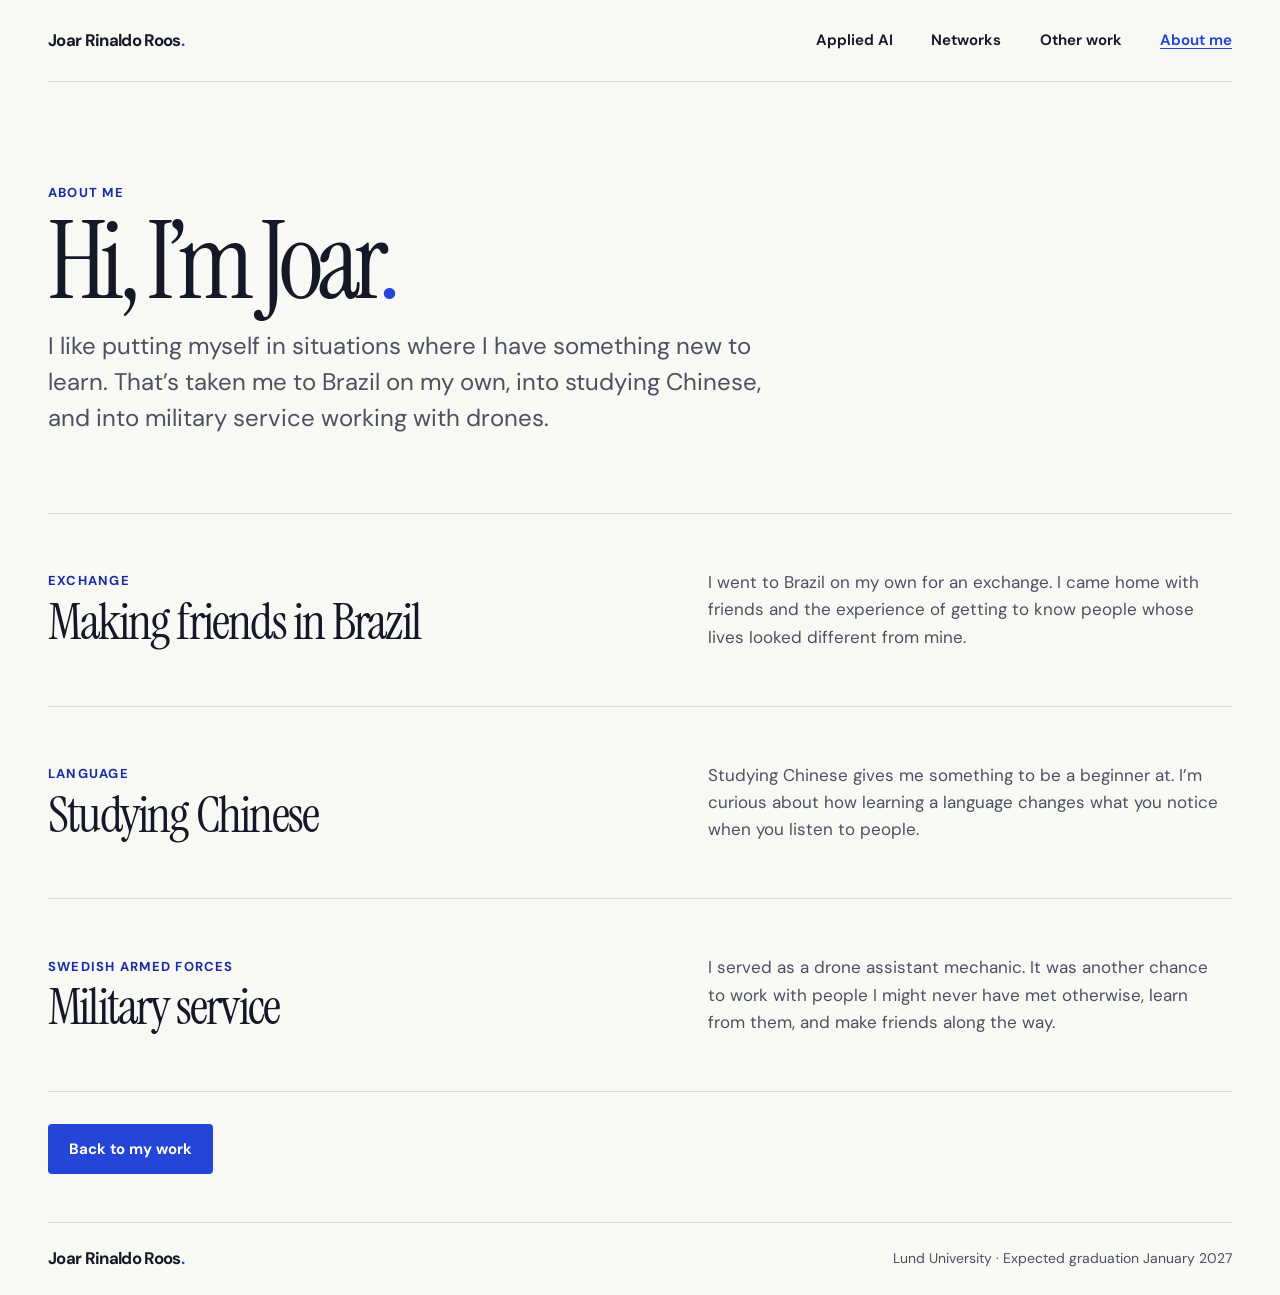
==== about/index.html @ cb7dc426 "Add portfolio pages, styling, and illustration" ====
<!doctype html>
<html lang="en">
<head>
  <meta charset="utf-8">
  <meta name="viewport" content="width=device-width, initial-scale=1">
  <meta name="description" content="About Joar Rinaldo Roos, including his exchange in Brazil, studying Chinese, and military service.">
  <meta name="theme-color" content="#f8f8f5">
  <title>About me · Joar Rinaldo Roos</title>
  <link rel="stylesheet" href="../assets/style.css">
</head>
<body>
  <a class="skip" href="#main">Skip to content</a>
  <header class="site-header wrap">
    <a class="wordmark" href="../" aria-label="Joar Rinaldo Roos, home">Joar Rinaldo Roos<span>.</span></a>
    <nav aria-label="Main navigation">
      <a href="../#ai">Applied AI</a>
      <a href="../#networks">Networks</a>
      <a href="../#projects">Other work</a>
      <a href="./" aria-current="page">About me</a>
    </nav>
  </header>

  <main class="wrap" id="main">
    <section class="about-hero" aria-labelledby="about-title">
      <p class="eyebrow">About me</p>
      <h1 id="about-title">Hi, I’m Joar<span>.</span></h1>
      <p class="about-lede">I like putting myself in situations where I have something new to learn. That’s taken me to Brazil on my own, into studying Chinese, and into military service working with drones.</p>
    </section>

    <div class="stories">
      <article class="story" aria-labelledby="brazil-title">
        <div class="story-title"><p class="eyebrow">Exchange</p><h2 id="brazil-title">Making friends in Brazil</h2></div>
        <p>I went to Brazil on my own for an exchange. I came home with friends and the experience of getting to know people whose lives looked different from mine.</p>
      </article>
      <article class="story" aria-labelledby="chinese-title">
        <div class="story-title"><p class="eyebrow">Language</p><h2 id="chinese-title">Studying Chinese</h2></div>
        <p>Studying Chinese gives me something to be a beginner at. I’m curious about how learning a language changes what you notice when you listen to people.</p>
      </article>
      <article class="story" aria-labelledby="service-title">
        <div class="story-title"><p class="eyebrow">Swedish Armed Forces</p><h2 id="service-title">Military service</h2></div>
        <p>I served as a drone assistant mechanic. It was another chance to work with people I might never have met otherwise, learn from them, and make friends along the way.</p>
      </article>
    </div>

    <div class="about-back">
      <a class="button" href="../#ai">Back to my work</a>
    </div>
  </main>

  <footer class="site-footer wrap">
    <a class="wordmark" href="../">Joar Rinaldo Roos<span>.</span></a>
    <span>Lund University · Expected graduation January 2027</span>
  </footer>
</body>
</html>
---- assets/style.css ----
@import url('https://fonts.googleapis.com/css2?family=DM+Sans:wght@400;500;600;650;700&family=Instrument+Serif:ital@0;1&display=swap');

:root {
  --paper: #f8f8f5;
  --card: #fff;
  --ink: #151826;
  --muted: #4d5061;
  --line: #d9dbe1;
  --blue: #2445d8;
  --blue-dark: #182da6;
  --blue-soft: #e9edfc;
  --night: #101c4c;
  --serif: "Instrument Serif", Georgia, "Times New Roman", serif;
  --sans: "DM Sans", Arial, sans-serif;
}

*, *::before, *::after { box-sizing: border-box; }
html { scroll-behavior: smooth; }
body {
  margin: 0;
  background: var(--paper);
  color: var(--ink);
  font-family: var(--sans);
  font-size: 1rem;
  line-height: 1.6;
}
h1, h2, h3, h4, p, figure, dl, dd { margin: 0; }
a { color: inherit; text-underline-offset: .22em; }
a:focus-visible, summary:focus-visible { outline: 3px solid var(--blue); outline-offset: 5px; }
[id] { scroll-margin-top: 2rem; }

.wrap { width: min(100% - 6rem, 76.5rem); margin-inline: auto; }
.skip {
  position: absolute;
  top: .75rem;
  left: .75rem;
  z-index: 5;
  transform: translateY(-200%);
  padding: .65rem 1rem;
  background: white;
}
.skip:focus { transform: translateY(0); }
.site-header, .site-footer {
  display: flex;
  align-items: center;
  justify-content: space-between;
  gap: 1rem 2rem;
}
.site-header { min-height: 5.125rem; border-bottom: 1px solid var(--line); }
.wordmark { font-size: 1.05rem; font-weight: 700; text-decoration: none; letter-spacing: -.04em; }
.wordmark span, h1 span { color: var(--blue); }
.site-header nav { display: flex; flex-wrap: wrap; gap: .55rem clamp(1.1rem, 3vw, 2.75rem); }
.site-header nav a { font-size: .94rem; font-weight: 650; text-decoration: none; }
.site-header nav a:hover, .site-header nav a[aria-current] { color: var(--blue); text-decoration: underline; }

.hero {
  display: grid;
  grid-template-columns: minmax(0, .95fr) minmax(0, 1.05fr);
  align-items: center;
  gap: clamp(2rem, 5vw, 5.5rem);
  padding-block: clamp(3.2rem, 7vw, 6.4rem) clamp(3.5rem, 6vw, 5.85rem);
}
.eyebrow {
  color: var(--blue-dark);
  font-size: .8125rem;
  font-weight: 700;
  line-height: 1.4;
  letter-spacing: .095em;
  text-transform: uppercase;
}
.hero h1, .about-hero h1 {
  margin: .85rem 0 1.5rem;
  font: 400 clamp(4.2rem, 8.4vw, 8.3rem) / .85 var(--serif);
  letter-spacing: -.055em;
}
.hero-lead { font-size: clamp(1.2rem, 1.7vw, 1.55rem); font-weight: 650; letter-spacing: -.036em; }
.lede { max-width: 36rem; margin-top: .5rem; color: var(--muted); font-size: 1.0625rem; }
.button {
  display: inline-flex;
  min-height: 3.125rem;
  align-items: center;
  justify-content: center;
  padding: .65rem 1.25rem;
  border: 1px solid transparent;
  border-radius: .25rem;
  background: var(--blue);
  color: white;
  font-size: .9375rem;
  font-weight: 700;
  text-decoration: none;
  transition: background .18s ease, color .18s ease;
}
.hero .button { margin-top: 1.7rem; }
.button:hover { background: var(--blue-dark); }
.hero-art {
  position: relative;
  min-height: 17rem;
  overflow: hidden;
  aspect-ratio: 1.28;
  background-color: #152852;
  background-image: linear-gradient(145deg, #101c4c, #2445a3);
}
.hero-art img { display: block; width: 100%; height: 100%; object-fit: cover; position: absolute; inset: 0; }
.hero-figure figcaption {
  display: flex;
  justify-content: space-between;
  gap: .5rem 1rem;
  margin-top: .55rem;
  font-size: .8125rem;
  color: var(--muted);
}
.hero-figure figcaption a { color: var(--blue-dark); font-weight: 700; }

.section { padding-block: 2rem 4.5rem; border-top: 1px solid var(--line); }
.section-heading {
  display: flex;
  align-items: baseline;
  justify-content: space-between;
  gap: .5rem 2rem;
  margin-bottom: 1.45rem;
}
.section-heading h2, .about-banner h2, .story h2 {
  font: 400 clamp(2.65rem, 4.7vw, 4.5rem) / 1 var(--serif);
  letter-spacing: -.035em;
}
.section-heading > p { color: var(--muted); }
.thesis, .network, .additional-project {
  display: grid;
  grid-template-columns: minmax(0, 1.05fr) minmax(0, .95fr);
  gap: clamp(1.5rem, 4vw, 4.5rem);
  padding: clamp(1.5rem, 3.75vw, 3.6rem);
}
.thesis { background: var(--night); color: #fff; }
.thesis .eyebrow { color: #c3cfff; }
.thesis h3, .network h3, .additional-project h3 {
  margin: .5rem 0 .8rem;
  font: 400 clamp(2.25rem, 4.1vw, 4.05rem) / 1.02 var(--serif);
  letter-spacing: -.018em;
}
.thesis-intro > p:last-of-type, .thesis-note p { color: #e3e8ff; }
.thesis-note { border-left: 1px solid #5b6698; padding-left: clamp(1.5rem, 4vw, 4rem); }
.thesis-note h4 { margin-bottom: .5rem; font-size: 1.1rem; }
.tags { display: flex; flex-wrap: wrap; gap: .45rem; margin: 1.2rem 0 0; padding: 0; list-style: none; }
.tags li { padding: .14rem .65rem; border: 1px solid var(--line); border-radius: 2rem; font-size: .8125rem; font-weight: 600; }
.thesis .tags li { border-color: #6774a8; color: #e3e8ff; }

details { margin-top: 1rem; }
summary {
  width: fit-content;
  cursor: pointer;
  color: var(--blue-dark);
  font-size: .9375rem;
  font-weight: 700;
}
summary:hover { text-decoration: underline; text-underline-offset: .2em; }
details > p { margin-top: .55rem; }
.thesis summary { color: #d4dcff; }
.thesis summary:focus-visible { outline-color: #fff; }

.project-grid { display: grid; grid-template-columns: repeat(2, minmax(0, 1fr)); gap: 1rem; margin-top: 1rem; align-items: start; }
.project { align-self: stretch; padding: clamp(1.4rem, 3vw, 2.25rem); background: var(--card); border: 1px solid var(--line); }
.project h3 { margin: .45rem 0 .55rem; font: 400 clamp(1.9rem, 3vw, 2.75rem) / 1.05 var(--serif); }
.project > p:last-of-type { color: var(--muted); }
.rag-body { margin-top: .75rem; padding: 1rem 1.125rem; background: var(--blue-soft); }
.rag-body dl { margin-top: .6rem; }
.rag-body dl > div + div { margin-top: .55rem; }
.rag-body dt { font-size: .875rem; font-weight: 700; }
.rag-body dd { color: var(--muted); }

.network { align-items: center; border: 1px solid var(--line); background: var(--card); }
.network-copy > p:last-of-type { color: var(--muted); }
.network-figure { padding: clamp(1.3rem, 3vw, 2.6rem); color: var(--night); background: var(--blue-soft); }
.network-figure figcaption { font-size: .875rem; font-weight: 700; }
.signal-flow { display: grid; grid-template-columns: repeat(3, minmax(0, 1fr)); margin: 1.5rem 0 0; padding: 0; gap: .5rem; list-style: none; }
.signal-flow li { position: relative; display: grid; justify-items: center; gap: .65rem; text-align: center; font-size: .875rem; font-weight: 650; line-height: 1.25; }
.signal-flow li + li::before { position: absolute; top: 1.5rem; right: calc(50% + 1.5rem); width: calc(100% - 2.5rem); border-top: 1px dashed #8598e7; content: ""; }
.signal-symbol { position: relative; display: grid; place-content: center; width: 3rem; height: 3rem; border: 1px solid #a7b6f0; border-radius: .4rem; background: #f8faff; color: var(--blue); }
.signal-symbol.device i { width: .9rem; height: 1.35rem; border: 2px solid currentColor; border-radius: .2rem; }
.signal-symbol.device i::after { display: block; width: .25rem; margin: .75rem auto 0; border-top: 2px solid currentColor; content: ""; }
.signal-symbol.integration { gap: .18rem; }
.signal-symbol.integration i { display: block; width: 1.15rem; height: .23rem; border-radius: .12rem; background: currentColor; }
.signal-symbol.map i { width: 1.2rem; height: 1.05rem; border: 2px solid currentColor; background: linear-gradient(90deg, transparent 44%, currentColor 44% 56%, transparent 56%), linear-gradient(transparent 44%, currentColor 44% 56%, transparent 56%); }

.additional-project { align-items: center; background: var(--blue-soft); }
.additional-project p + p { margin-top: .65rem; }

.about-banner {
  display: flex;
  flex-wrap: wrap;
  justify-content: space-between;
  align-items: center;
  gap: 1.2rem 2rem;
  padding: clamp(1.6rem, 4vw, 3.4rem);
  background: var(--blue);
  color: #fff;
}
.about-banner .eyebrow { color: #e1e7ff; }
.about-banner h2 { margin: .35rem 0 .55rem; }
.about-banner p:last-child { color: #f0f3ff; }
.button-light { background: #fff; color: var(--blue-dark); }
.button-light:hover { background: #e0e7ff; }
.button-light:focus-visible { outline-color: #fff; }
.site-footer {
  flex-wrap: wrap;
  margin-top: 3rem;
  padding-block: 1.35rem 1.5rem;
  border-top: 1px solid var(--line);
  color: var(--muted);
  font-size: .875rem;
}
.site-footer .wordmark { color: var(--ink); }

.about-hero { max-width: 52rem; padding-block: clamp(3.4rem, 8vw, 7rem) clamp(2.8rem, 6vw, 5.25rem); }
.about-hero h1 { margin-bottom: 1.3rem; }
.about-lede { max-width: 45rem; color: var(--muted); font-size: clamp(1.18rem, 2vw, 1.5rem); line-height: 1.5; }
.stories { border-top: 1px solid var(--line); }
.story {
  display: grid;
  grid-template-columns: minmax(0, 1fr) minmax(0, .9fr);
  align-items: center;
  gap: .75rem clamp(1.5rem, 6vw, 5.5rem);
  padding-block: clamp(1.5rem, 4.3vw, 3.5rem);
  border-bottom: 1px solid var(--line);
}
.story h2 { font-size: clamp(2.25rem, 4vw, 3.75rem); margin-top: .35rem; }
.story > p { color: var(--muted); font-size: 1.0625rem; max-width: 32rem; }
.about-back { margin-top: 2rem; }

@media (max-width: 62rem) {
  .wrap { width: calc(100% - 3.5rem); }
  .hero { gap: 2rem; }
  .hero h1 { font-size: clamp(3.65rem, 9.8vw, 6.2rem); }
  .section-heading { align-items: start; flex-direction: column; }
}

@media (max-width: 43rem) {
  .wrap { width: calc(100% - 2rem); }
  .site-header { min-height: 0; padding-block: 1rem; flex-wrap: wrap; gap: .55rem 1.05rem; }
  .site-header .wordmark { flex-basis: 100%; }
  .hero, .thesis, .project-grid, .network, .additional-project, .story { grid-template-columns: minmax(0, 1fr); }
  .hero { padding-block: 2.9rem 2.6rem; gap: 1.75rem; }
  .hero h1 { font-size: clamp(4rem, 13vw, 5.75rem); }
  .hero-art { min-height: 0; }
  .section { padding-block: 1.6rem 2.8rem; }
  .thesis-note { border-left: 0; border-top: 1px solid #5b6698; padding: 1.25rem 0 0; }
  .site-footer { margin-top: 1.75rem; }
}

@media (prefers-reduced-motion: reduce) {
  html { scroll-behavior: auto; }
  .button { transition: none; }
}
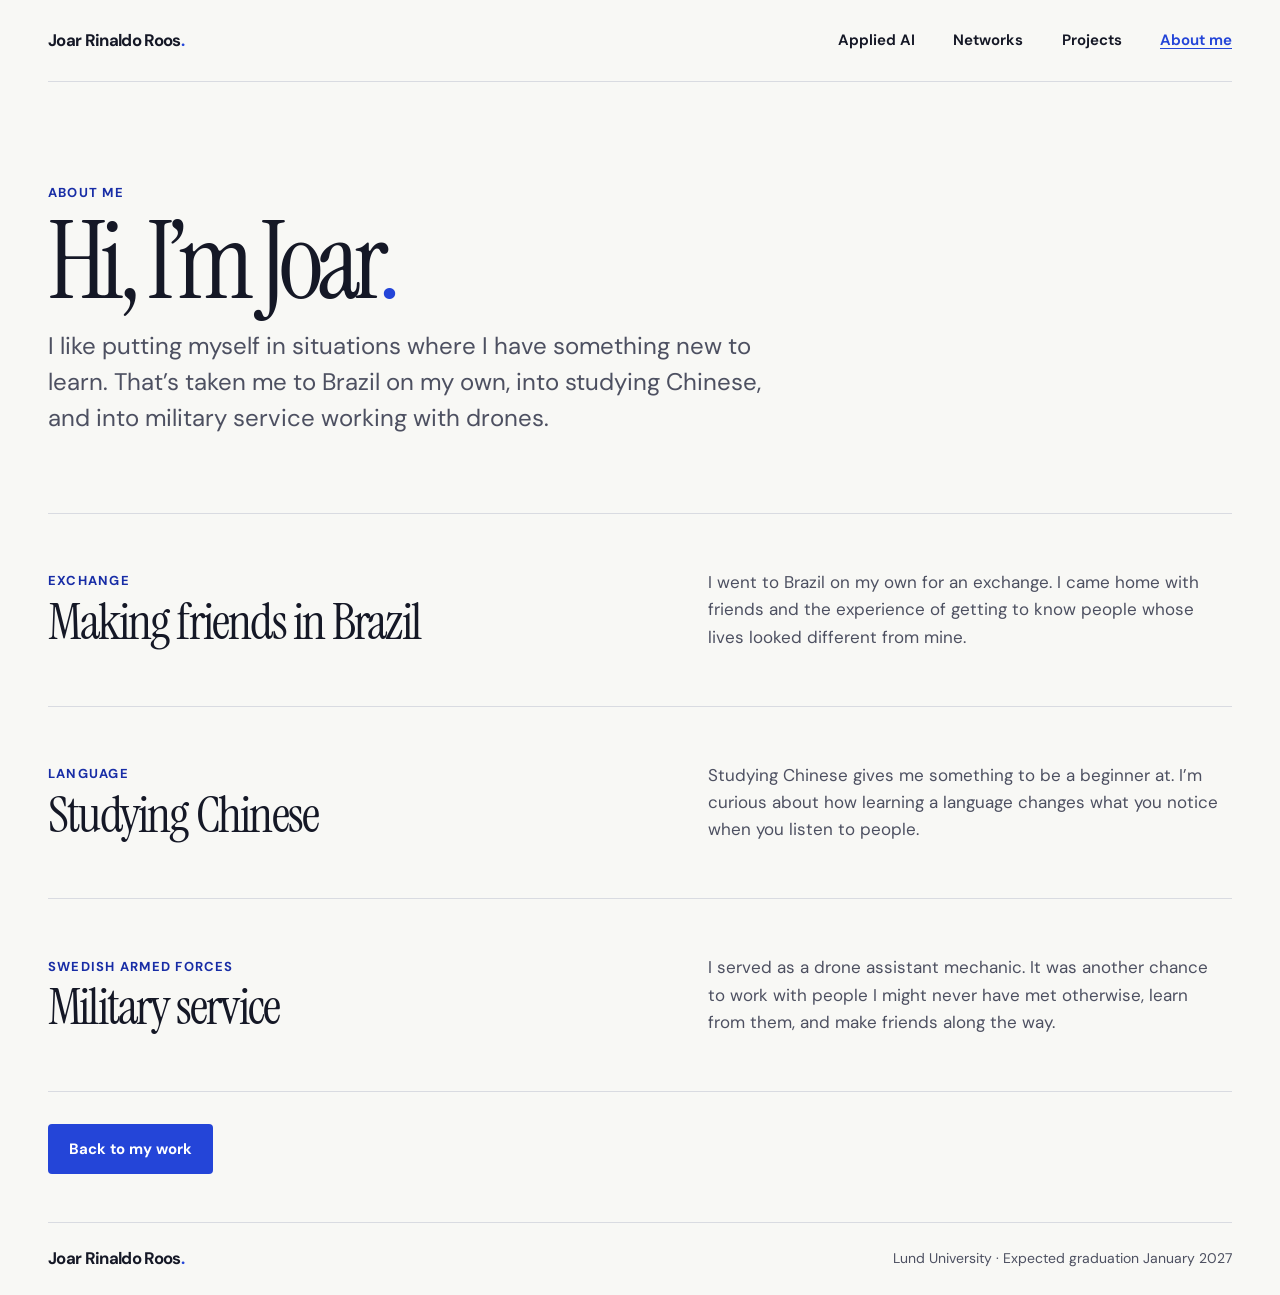
==== commit 5483d8d5: "Showcase Here & Now and Unity cave experience" ====
--- a/about/index.html
+++ b/about/index.html
@@ -15,7 +15,7 @@
     <nav aria-label="Main navigation">
       <a href="../#ai">Applied AI</a>
       <a href="../#networks">Networks</a>
-      <a href="../#projects">Other work</a>
+      <a href="../#projects">Projects</a>
       <a href="./" aria-current="page">About me</a>
     </nav>
   </header>
--- a/assets/style.css
+++ b/assets/style.css
@@ -182,7 +182,9 @@
 .signal-symbol.map i { width: 1.2rem; height: 1.05rem; border: 2px solid currentColor; background: linear-gradient(90deg, transparent 44%, currentColor 44% 56%, transparent 56%), linear-gradient(transparent 44%, currentColor 44% 56%, transparent 56%); }
 
 .additional-project { align-items: center; background: var(--blue-soft); }
+.additional-project + .additional-project { margin-top: 1rem; border: 1px solid var(--line); background: var(--card); }
 .additional-project p + p { margin-top: .65rem; }
+.project-link { display: inline-block; margin-top: .85rem; color: var(--blue-dark); font-weight: 700; }
 
 .about-banner {
   display: flex;
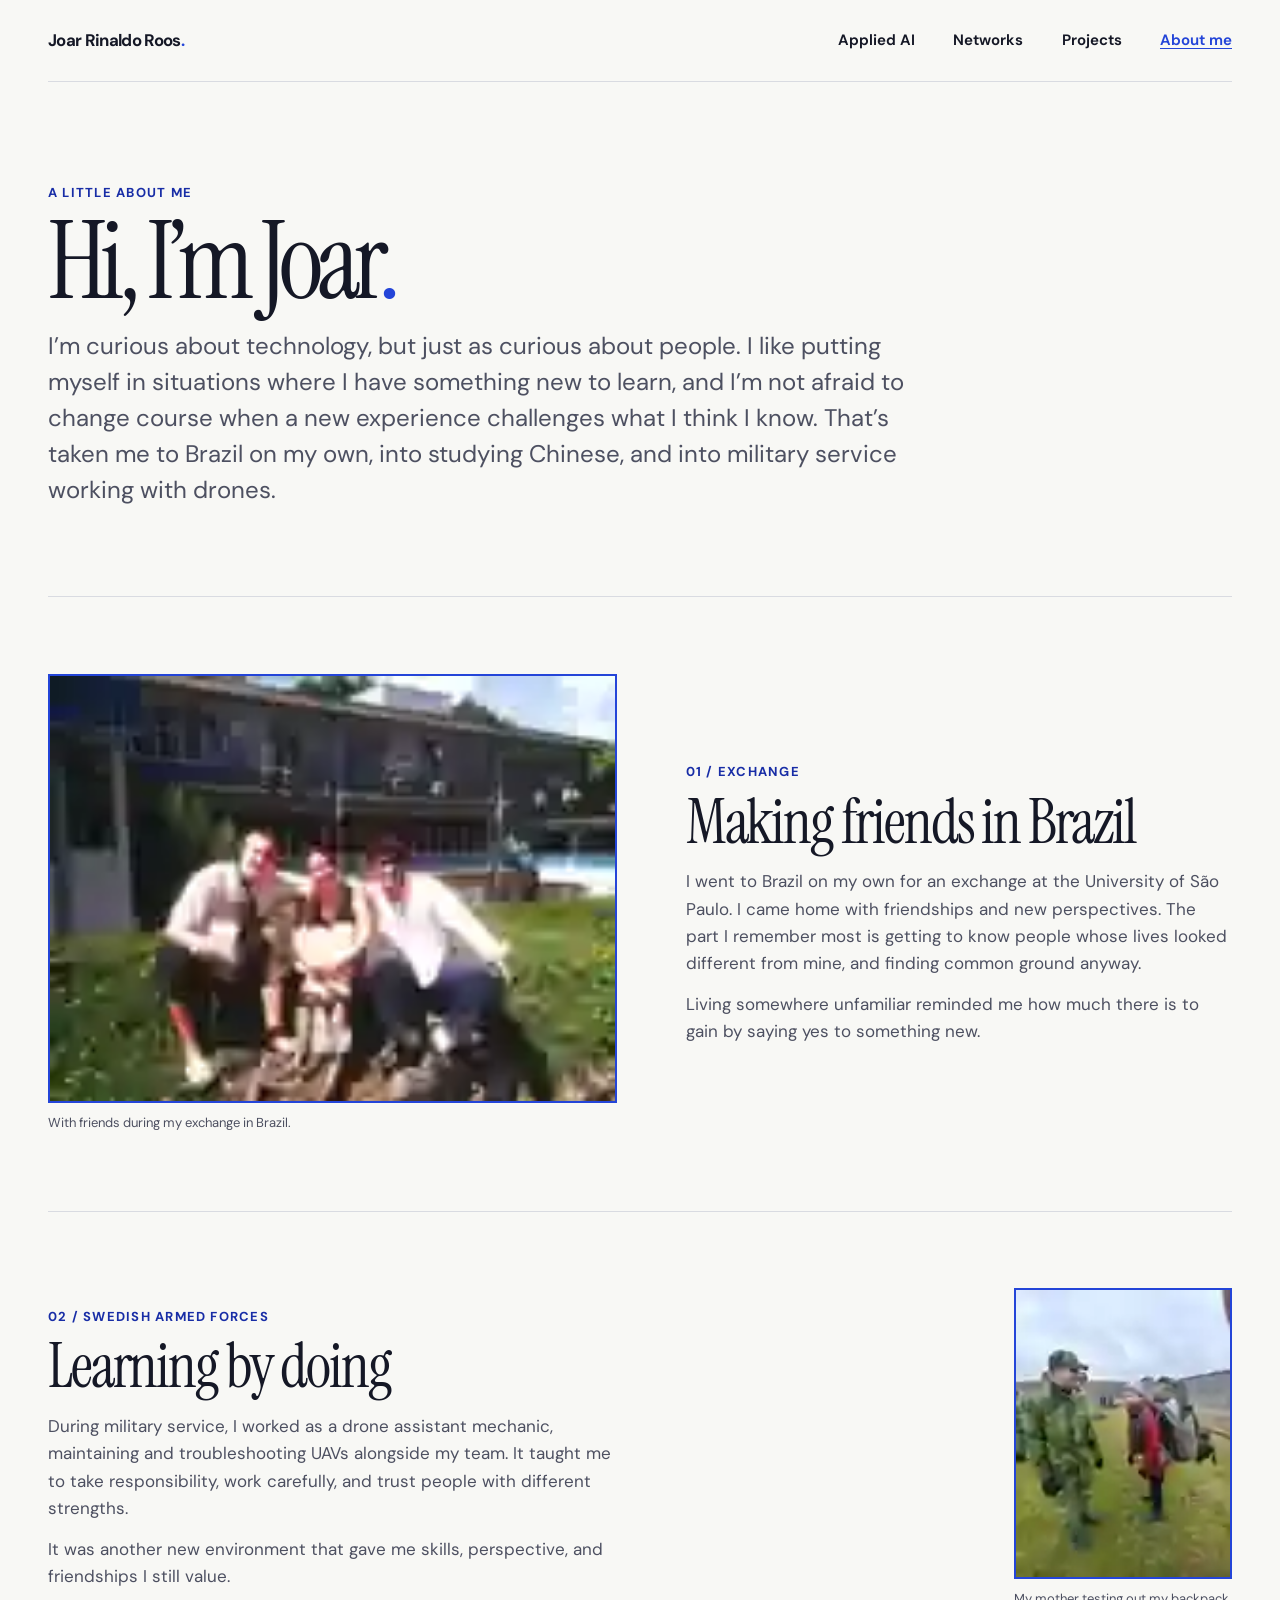
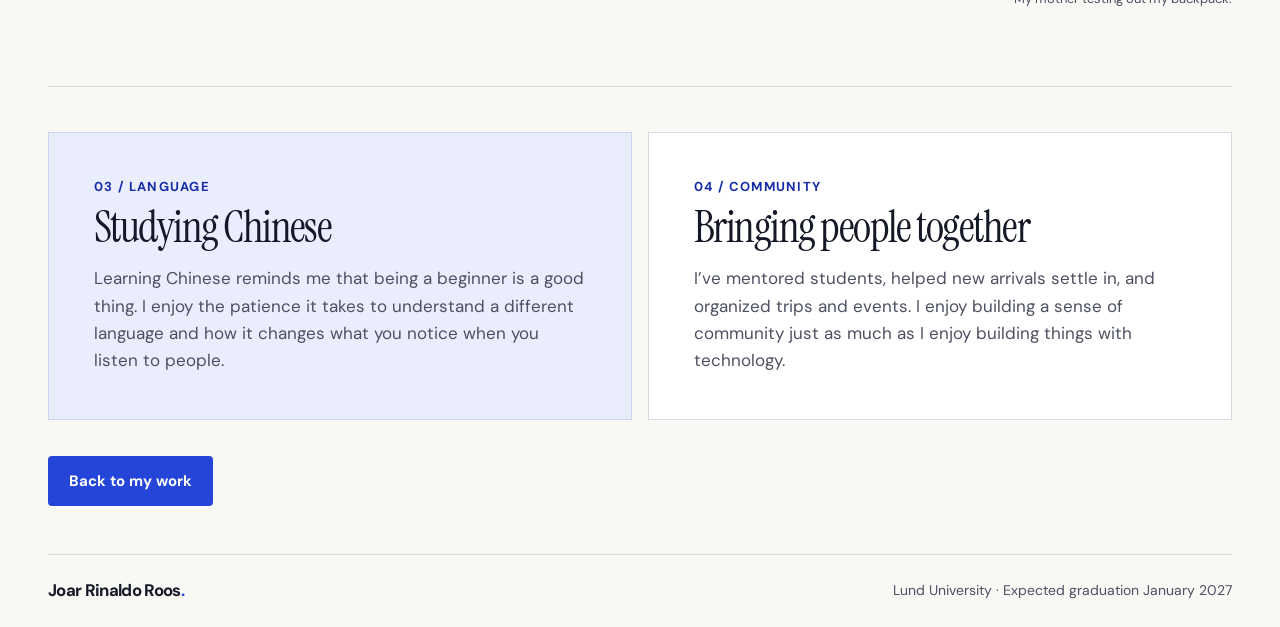
==== commit 553f34ac: "Redesign About page with personal stories and photos" ====
--- a/about/index.html
+++ b/about/index.html
@@ -3,10 +3,11 @@
 <head>
   <meta charset="utf-8">
   <meta name="viewport" content="width=device-width, initial-scale=1">
-  <meta name="description" content="About Joar Rinaldo Roos, including his exchange in Brazil, studying Chinese, and military service.">
+  <meta name="description" content="About Joar Rinaldo Roos: curiosity, exchange in Brazil, languages, military service and community.">
   <meta name="theme-color" content="#f8f8f5">
   <title>About me · Joar Rinaldo Roos</title>
   <link rel="stylesheet" href="../assets/style.css">
+  <link rel="stylesheet" href="../assets/about.css">
 </head>
 <body>
   <a class="skip" href="#main">Skip to content</a>
@@ -21,26 +22,52 @@
   </header>
 
   <main class="wrap" id="main">
-    <section class="about-hero" aria-labelledby="about-title">
-      <p class="eyebrow">About me</p>
+    <section class="about-hero about-hero-new" aria-labelledby="about-title">
+      <p class="eyebrow">A little about me</p>
       <h1 id="about-title">Hi, I’m Joar<span>.</span></h1>
-      <p class="about-lede">I like putting myself in situations where I have something new to learn. That’s taken me to Brazil on my own, into studying Chinese, and into military service working with drones.</p>
+      <p class="about-lede">I’m curious about technology, but just as curious about people. I like putting myself in situations where I have something new to learn, and I’m not afraid to change course when a new experience challenges what I think I know. That’s taken me to Brazil on my own, into studying Chinese, and into military service working with drones.</p>
     </section>
 
-    <div class="stories">
-      <article class="story" aria-labelledby="brazil-title">
-        <div class="story-title"><p class="eyebrow">Exchange</p><h2 id="brazil-title">Making friends in Brazil</h2></div>
-        <p>I went to Brazil on my own for an exchange. I came home with friends and the experience of getting to know people whose lives looked different from mine.</p>
+    <div class="about-story-collection">
+      <article class="about-feature" id="brazil" aria-labelledby="brazil-title">
+        <figure class="about-feature-photo">
+          <img src="../assets/brazil.webp" alt="Joar with two friends, sitting together outdoors during his exchange in Brazil" width="150" height="113" loading="lazy">
+          <figcaption>With friends during my exchange in Brazil.</figcaption>
+        </figure>
+        <div class="about-feature-copy">
+          <p class="eyebrow">01 / Exchange</p>
+          <h2 id="brazil-title">Making friends in Brazil</h2>
+          <p>I went to Brazil on my own for an exchange at the University of São Paulo. I came home with friendships and new perspectives. The part I remember most is getting to know people whose lives looked different from mine, and finding common ground anyway.</p>
+          <p>Living somewhere unfamiliar reminded me how much there is to gain by saying yes to something new.</p>
+        </div>
       </article>
-      <article class="story" aria-labelledby="chinese-title">
-        <div class="story-title"><p class="eyebrow">Language</p><h2 id="chinese-title">Studying Chinese</h2></div>
-        <p>Studying Chinese gives me something to be a beginner at. I’m curious about how learning a language changes what you notice when you listen to people.</p>
-      </article>
-      <article class="story" aria-labelledby="service-title">
-        <div class="story-title"><p class="eyebrow">Swedish Armed Forces</p><h2 id="service-title">Military service</h2></div>
-        <p>I served as a drone assistant mechanic. It was another chance to work with people I might never have met otherwise, learn from them, and make friends along the way.</p>
+
+      <article class="about-feature about-feature-reverse" id="military" aria-labelledby="military-title">
+        <figure class="about-feature-photo portrait-photo">
+          <img src="../assets/backpack.webp" alt="Joar in Swedish military uniform standing beside his mother, who is trying on his large backpack" width="113" height="150" loading="lazy">
+          <figcaption>My mother testing out my backpack.</figcaption>
+        </figure>
+        <div class="about-feature-copy">
+          <p class="eyebrow">02 / Swedish Armed Forces</p>
+          <h2 id="military-title">Learning by doing</h2>
+          <p>During military service, I worked as a drone assistant mechanic, maintaining and troubleshooting UAVs alongside my team. It taught me to take responsibility, work carefully, and trust people with different strengths.</p>
+          <p>It was another new environment that gave me skills, perspective, and friendships I still value.</p>
+        </div>
       </article>
     </div>
+
+    <section class="about-more" aria-label="Languages and community">
+      <article class="about-more-card" id="languages" aria-labelledby="chinese-title">
+        <p class="eyebrow">03 / Language</p>
+        <h2 id="chinese-title">Studying Chinese</h2>
+        <p>Learning Chinese reminds me that being a beginner is a good thing. I enjoy the patience it takes to understand a different language and how it changes what you notice when you listen to people.</p>
+      </article>
+      <article class="about-more-card" id="community" aria-labelledby="community-title">
+        <p class="eyebrow">04 / Community</p>
+        <h2 id="community-title">Bringing people together</h2>
+        <p>I’ve mentored students, helped new arrivals settle in, and organized trips and events. I enjoy building a sense of community just as much as I enjoy building things with technology.</p>
+      </article>
+    </section>
 
     <div class="about-back">
       <a class="button" href="../#ai">Back to my work</a>
@@ -52,4 +79,4 @@
     <span>Lund University · Expected graduation January 2027</span>
   </footer>
 </body>
-</html>
+</html>
--- a/assets/style.css
+++ b/assets/style.css
@@ -160,10 +160,11 @@
 .project-grid { display: grid; grid-template-columns: repeat(2, minmax(0, 1fr)); gap: 1rem; margin-top: 1rem; align-items: start; }
 .project { align-self: stretch; padding: clamp(1.4rem, 3vw, 2.25rem); background: var(--card); border: 1px solid var(--line); }
 .project h3 { margin: .45rem 0 .55rem; font: 400 clamp(1.9rem, 3vw, 2.75rem) / 1.05 var(--serif); }
-.project > p:last-of-type { color: var(--muted); }
+.project > h3 ~ p { color: var(--muted); }
+.rag > details > p { color: var(--muted); }
 .rag-body { margin-top: .75rem; padding: 1rem 1.125rem; background: var(--blue-soft); }
 .rag-body dl { margin-top: .6rem; }
-.rag-body dl > div + div { margin-top: .55rem; }
+.rag-body dl > div + div { margin-top: .8rem; }
 .rag-body dt { font-size: .875rem; font-weight: 700; }
 .rag-body dd { color: var(--muted); }
 
--- a/assets/about.css
+++ b/assets/about.css
@@ -0,0 +1,59 @@
+/* About page — an editorial extension of the main portfolio theme. */
+.about-hero-new { max-width: 57rem; padding-bottom: clamp(3rem, 7vw, 5.5rem); }
+.about-hero-new .about-lede { max-width: 54rem; }
+.about-story-collection { border-top: 1px solid var(--line); }
+.about-feature {
+  display: grid;
+  grid-template-columns: minmax(0, 1.02fr) minmax(0, .98fr);
+  gap: clamp(1.75rem, 5.4vw, 5.5rem);
+  align-items: center;
+  padding-block: clamp(2.5rem, 6vw, 5.7rem);
+  border-bottom: 1px solid var(--line);
+}
+.about-feature-reverse .about-feature-photo { order: 2; }
+.about-feature-reverse .about-feature-copy { order: 1; }
+.about-feature-photo { margin: 0; }
+.about-feature-photo img {
+  display: block;
+  width: 100%;
+  height: auto;
+  border: 2px solid var(--blue);
+  background: var(--blue-soft);
+}
+.about-feature-photo figcaption {
+  margin-top: .6rem;
+  font-size: .8125rem;
+  color: var(--muted);
+}
+.about-feature-photo.portrait-photo { max-width: 29rem; justify-self: end; }
+.about-feature-copy h2, .about-more-card h2 {
+  margin: .65rem 0 1rem;
+  font: 400 clamp(2.6rem, 4.8vw, 4.7rem)/.99 var(--serif);
+  letter-spacing: -.035em;
+}
+.about-feature-copy p:not(.eyebrow), .about-more-card p:not(.eyebrow) {
+  color: var(--muted);
+  font-size: 1.0625rem;
+}
+.about-feature-copy p + p { margin-top: .85rem; }
+.about-more {
+  display: grid;
+  grid-template-columns: repeat(2,minmax(0,1fr));
+  gap: 1rem;
+  margin-top: clamp(1.6rem, 3.5vw, 3rem);
+}
+.about-more-card {
+  padding: clamp(1.6rem, 3.5vw, 3rem);
+  border: 1px solid var(--line);
+  background: white;
+}
+.about-more-card:first-child { background: var(--blue-soft); border-color: #cad3f7; }
+.about-more-card h2 { font-size: clamp(2.2rem, 3.4vw, 3.3rem); }
+.about-back { margin-top: 2.25rem; }
+@media (max-width: 46rem) {
+  .about-feature, .about-more { grid-template-columns: 1fr; }
+  .about-feature-reverse .about-feature-photo, .about-feature-reverse .about-feature-copy { order: initial; }
+  .about-feature-photo.portrait-photo { max-width: 100%; justify-self: stretch; }
+  .about-feature-photo.portrait-photo img { max-height: 34rem; object-fit: cover; object-position: center 37%; }
+  .about-feature { padding-block: 2.4rem; }
+}
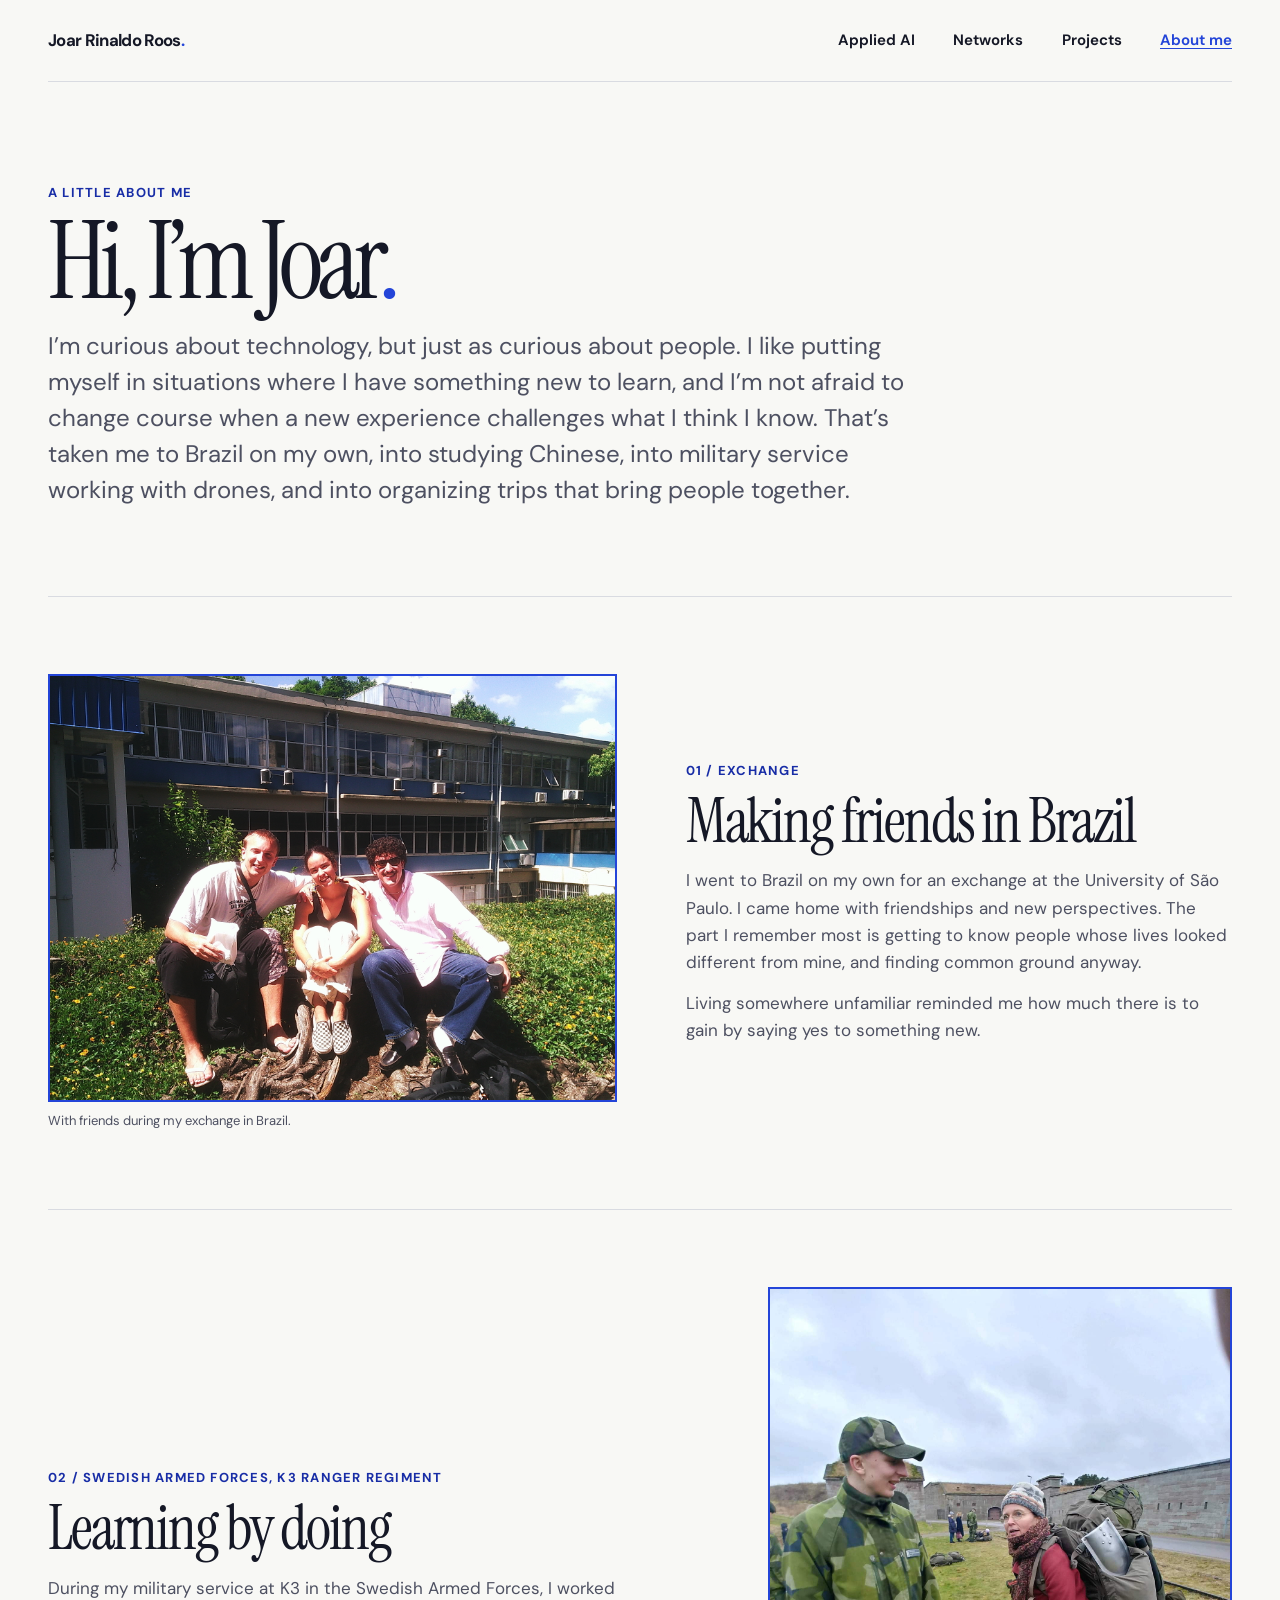
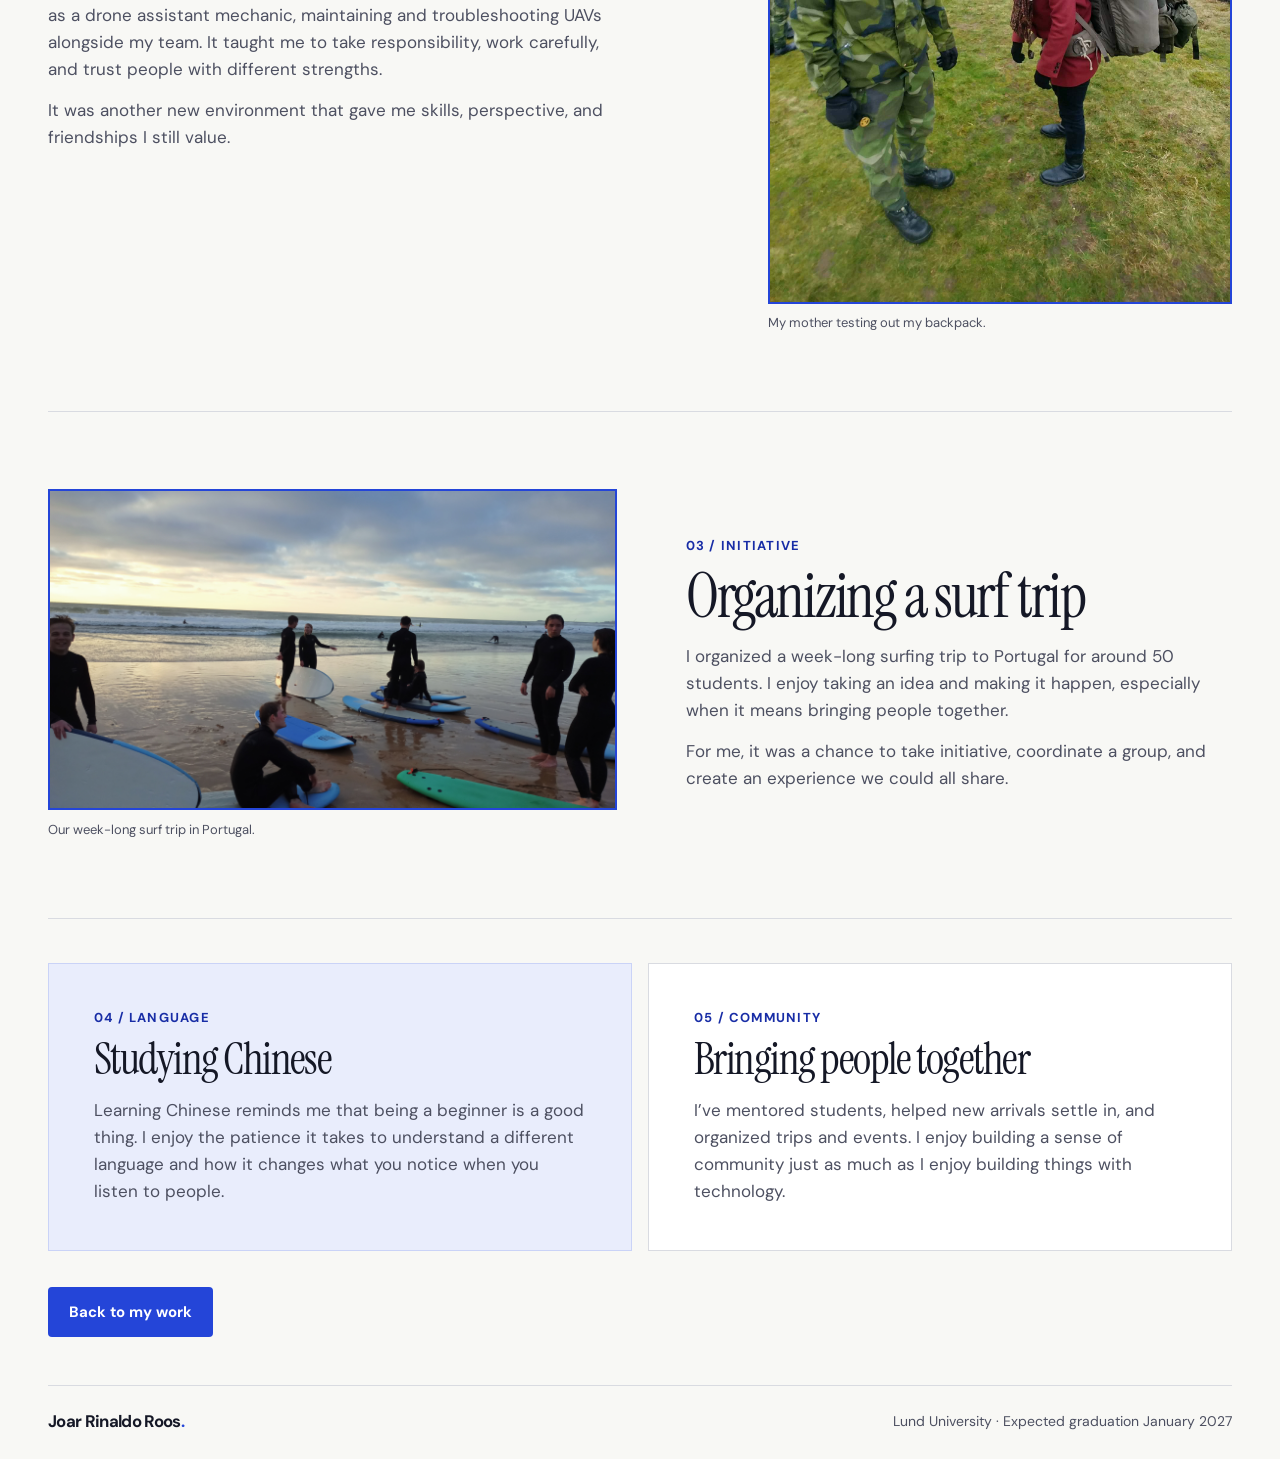
==== commit b8ad3100: "Use uploaded photos, add Portugal surf trip and K3 service, restore CAISA cover" ====
--- a/about/index.html
+++ b/about/index.html
@@ -25,13 +25,13 @@
     <section class="about-hero about-hero-new" aria-labelledby="about-title">
       <p class="eyebrow">A little about me</p>
       <h1 id="about-title">Hi, I’m Joar<span>.</span></h1>
-      <p class="about-lede">I’m curious about technology, but just as curious about people. I like putting myself in situations where I have something new to learn, and I’m not afraid to change course when a new experience challenges what I think I know. That’s taken me to Brazil on my own, into studying Chinese, and into military service working with drones.</p>
+      <p class="about-lede">I’m curious about technology, but just as curious about people. I like putting myself in situations where I have something new to learn, and I’m not afraid to change course when a new experience challenges what I think I know. That’s taken me to Brazil on my own, into studying Chinese, into military service working with drones, and into organizing trips that bring people together.</p>
     </section>
 
     <div class="about-story-collection">
       <article class="about-feature" id="brazil" aria-labelledby="brazil-title">
         <figure class="about-feature-photo">
-          <img src="../assets/brazil.webp" alt="Joar with two friends, sitting together outdoors during his exchange in Brazil" width="150" height="113" loading="lazy">
+          <img src="../assets/ASCF0580%20%2853%29.jpg" alt="Joar with two friends, sitting together outdoors during his exchange in Brazil" width="2048" height="1536" loading="lazy" decoding="async">
           <figcaption>With friends during my exchange in Brazil.</figcaption>
         </figure>
         <div class="about-feature-copy">
@@ -44,26 +44,39 @@
 
       <article class="about-feature about-feature-reverse" id="military" aria-labelledby="military-title">
         <figure class="about-feature-photo portrait-photo">
-          <img src="../assets/backpack.webp" alt="Joar in Swedish military uniform standing beside his mother, who is trying on his large backpack" width="113" height="150" loading="lazy">
+          <img src="../assets/received_500478673946122.jpeg" alt="Joar in Swedish military uniform standing beside his mother, who is trying on his large backpack" width="1536" height="2048" loading="lazy" decoding="async">
           <figcaption>My mother testing out my backpack.</figcaption>
         </figure>
         <div class="about-feature-copy">
-          <p class="eyebrow">02 / Swedish Armed Forces</p>
+          <p class="eyebrow">02 / Swedish Armed Forces, K3 Ranger Regiment</p>
           <h2 id="military-title">Learning by doing</h2>
-          <p>During military service, I worked as a drone assistant mechanic, maintaining and troubleshooting UAVs alongside my team. It taught me to take responsibility, work carefully, and trust people with different strengths.</p>
+          <p>During my military service at K3 in the Swedish Armed Forces, I worked as a drone assistant mechanic, maintaining and troubleshooting UAVs alongside my team. It taught me to take responsibility, work carefully, and trust people with different strengths.</p>
           <p>It was another new environment that gave me skills, perspective, and friendships I still value.</p>
+        </div>
+      </article>
+
+      <article class="about-feature" id="surf-trip" aria-labelledby="surf-title">
+        <figure class="about-feature-photo surf-photo">
+          <img src="../assets/IMG20230321181526.jpg" alt="Students in wetsuits with surfboards on a beach in Portugal" width="2048" height="1152" loading="lazy" decoding="async">
+          <figcaption>Our week-long surf trip in Portugal.</figcaption>
+        </figure>
+        <div class="about-feature-copy">
+          <p class="eyebrow">03 / Initiative</p>
+          <h2 id="surf-title">Organizing a surf trip</h2>
+          <p>I organized a week-long surfing trip to Portugal for around 50 students. I enjoy taking an idea and making it happen, especially when it means bringing people together.</p>
+          <p>For me, it was a chance to take initiative, coordinate a group, and create an experience we could all share.</p>
         </div>
       </article>
     </div>
 
     <section class="about-more" aria-label="Languages and community">
       <article class="about-more-card" id="languages" aria-labelledby="chinese-title">
-        <p class="eyebrow">03 / Language</p>
+        <p class="eyebrow">04 / Language</p>
         <h2 id="chinese-title">Studying Chinese</h2>
         <p>Learning Chinese reminds me that being a beginner is a good thing. I enjoy the patience it takes to understand a different language and how it changes what you notice when you listen to people.</p>
       </article>
       <article class="about-more-card" id="community" aria-labelledby="community-title">
-        <p class="eyebrow">04 / Community</p>
+        <p class="eyebrow">05 / Community</p>
         <h2 id="community-title">Bringing people together</h2>
         <p>I’ve mentored students, helped new arrivals settle in, and organized trips and events. I enjoy building a sense of community just as much as I enjoy building things with technology.</p>
       </article>
--- a/assets/style.css
+++ b/assets/style.css
@@ -101,6 +101,20 @@
   background-image: linear-gradient(145deg, #101c4c, #2445a3);
 }
 .hero-art img { display: block; width: 100%; height: 100%; object-fit: cover; position: absolute; inset: 0; }
+.hero-art.caisa-cover { aspect-ratio: 1.08; border: 2px solid var(--blue); }
+.hero-art.caisa-cover img { object-position: center 74%; }
+.image-description { margin-top: .45rem; }
+.image-description summary {
+  display: inline-flex;
+  padding: .15rem .45rem;
+  border: 1px solid var(--line);
+  border-radius: .2rem;
+  background: #eef0f3;
+  color: var(--muted);
+  font-size: .8125rem;
+  font-weight: 600;
+}
+.image-description p { max-width: 40rem; margin-top: .55rem; font-size: .875rem; color: var(--muted); }
 .hero-figure figcaption {
   display: flex;
   justify-content: space-between;
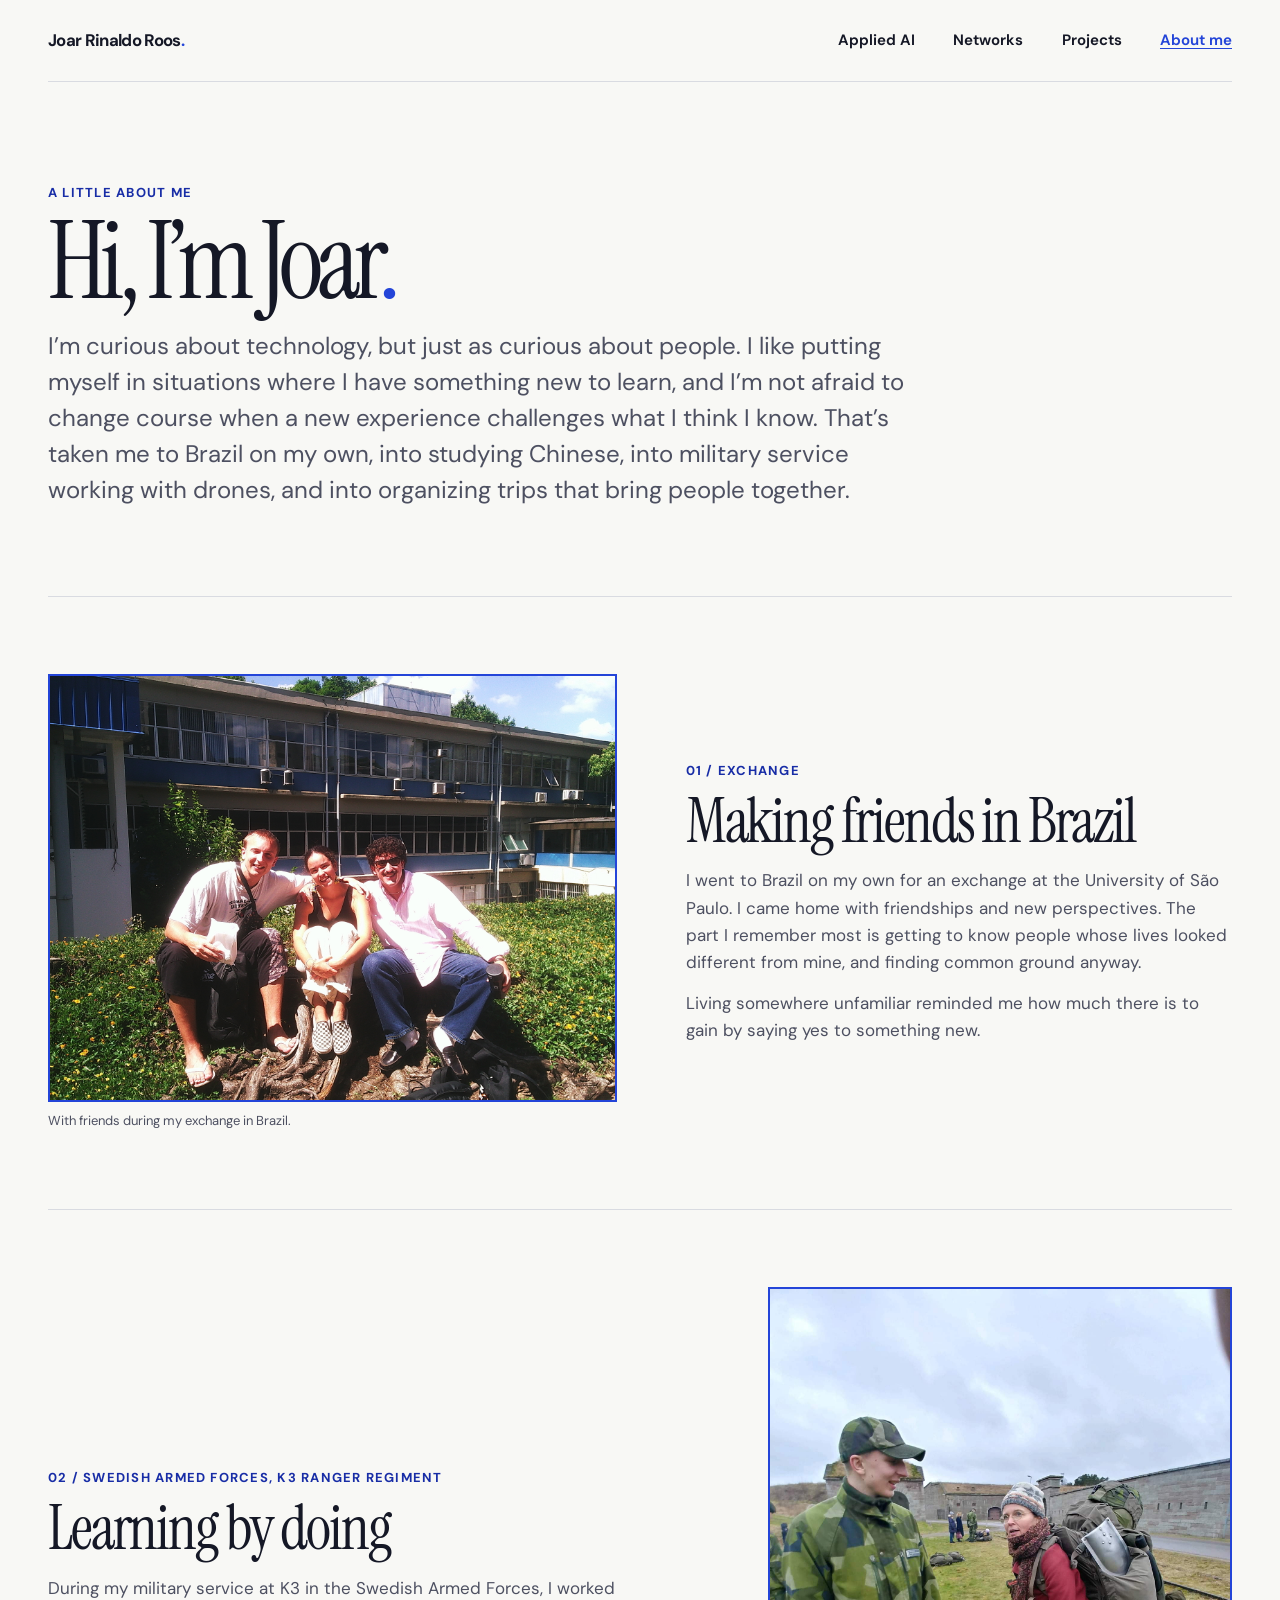
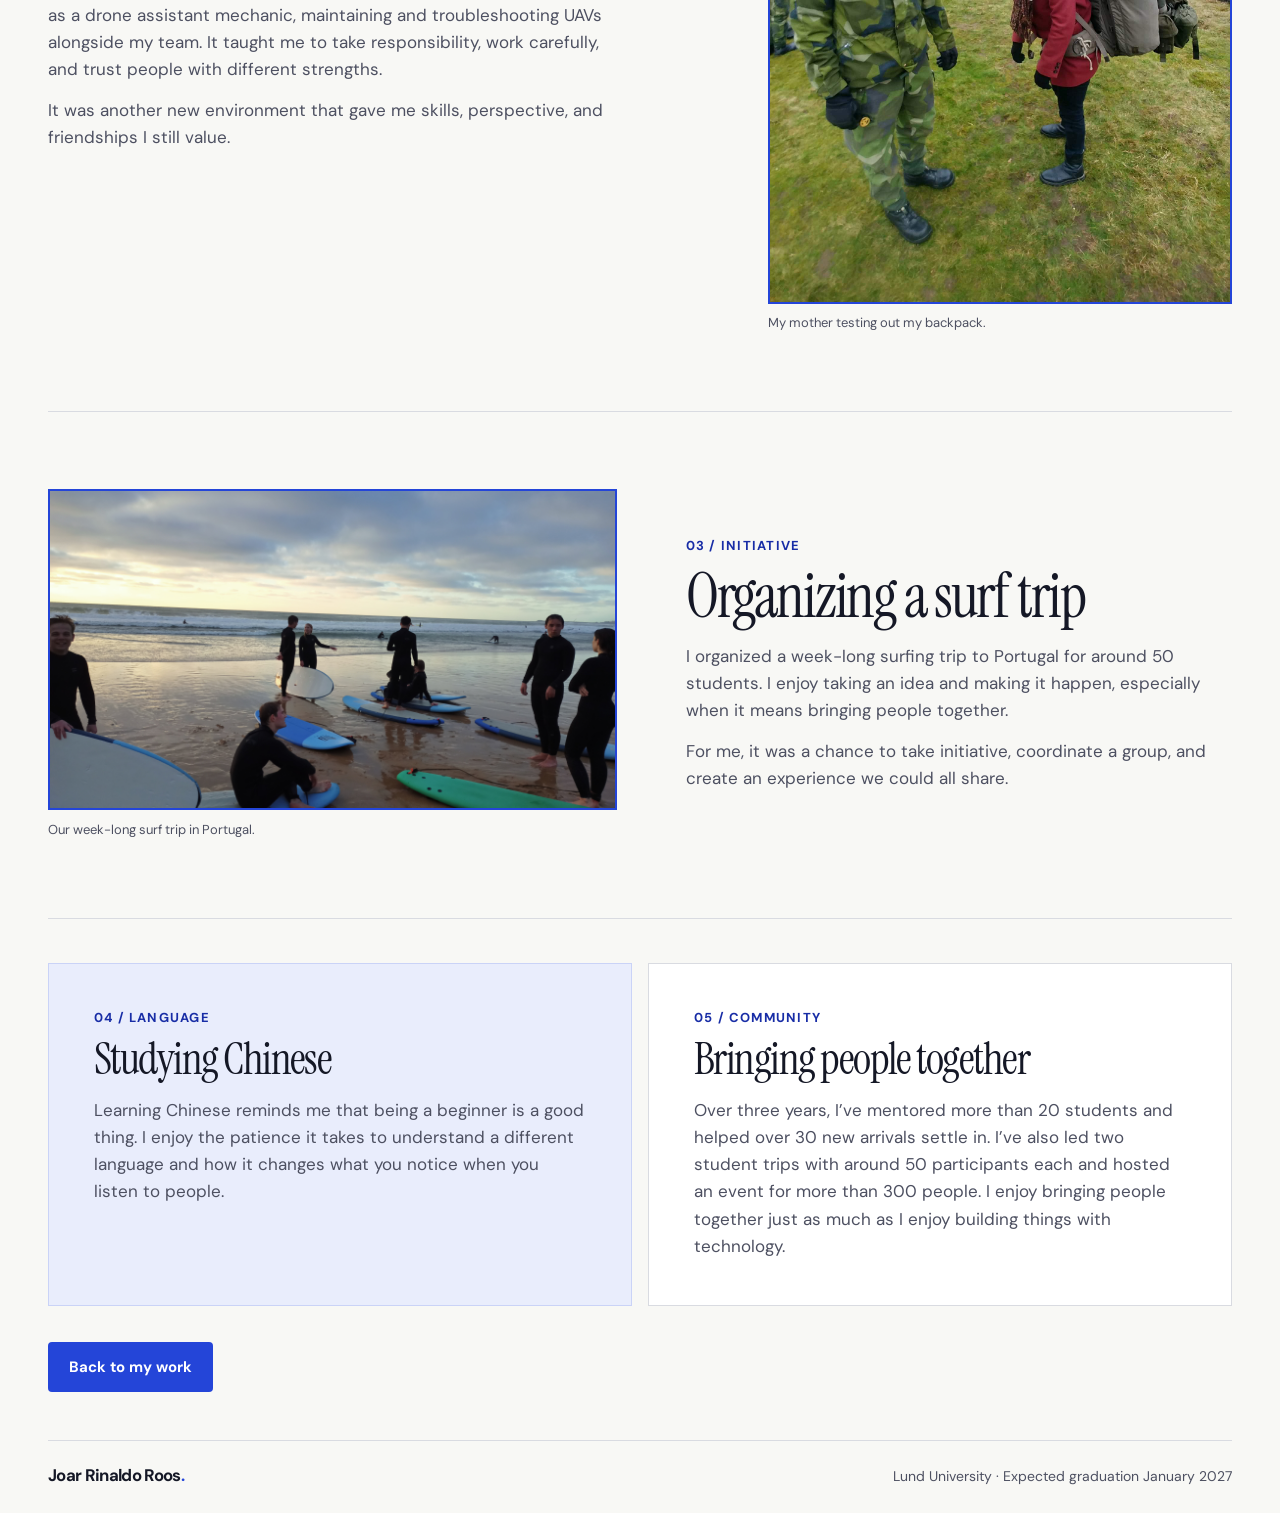
==== commit edc040aa: "Quantify three years of mentoring and community leadership" ====
--- a/about/index.html
+++ b/about/index.html
@@ -78,7 +78,7 @@
       <article class="about-more-card" id="community" aria-labelledby="community-title">
         <p class="eyebrow">05 / Community</p>
         <h2 id="community-title">Bringing people together</h2>
-        <p>I’ve mentored students, helped new arrivals settle in, and organized trips and events. I enjoy building a sense of community just as much as I enjoy building things with technology.</p>
+        <p>Over three years, I’ve mentored more than 20 students and helped over 30 new arrivals settle in. I’ve also led two student trips with around 50 participants each and hosted an event for more than 300 people. I enjoy bringing people together just as much as I enjoy building things with technology.</p>
       </article>
     </section>
 
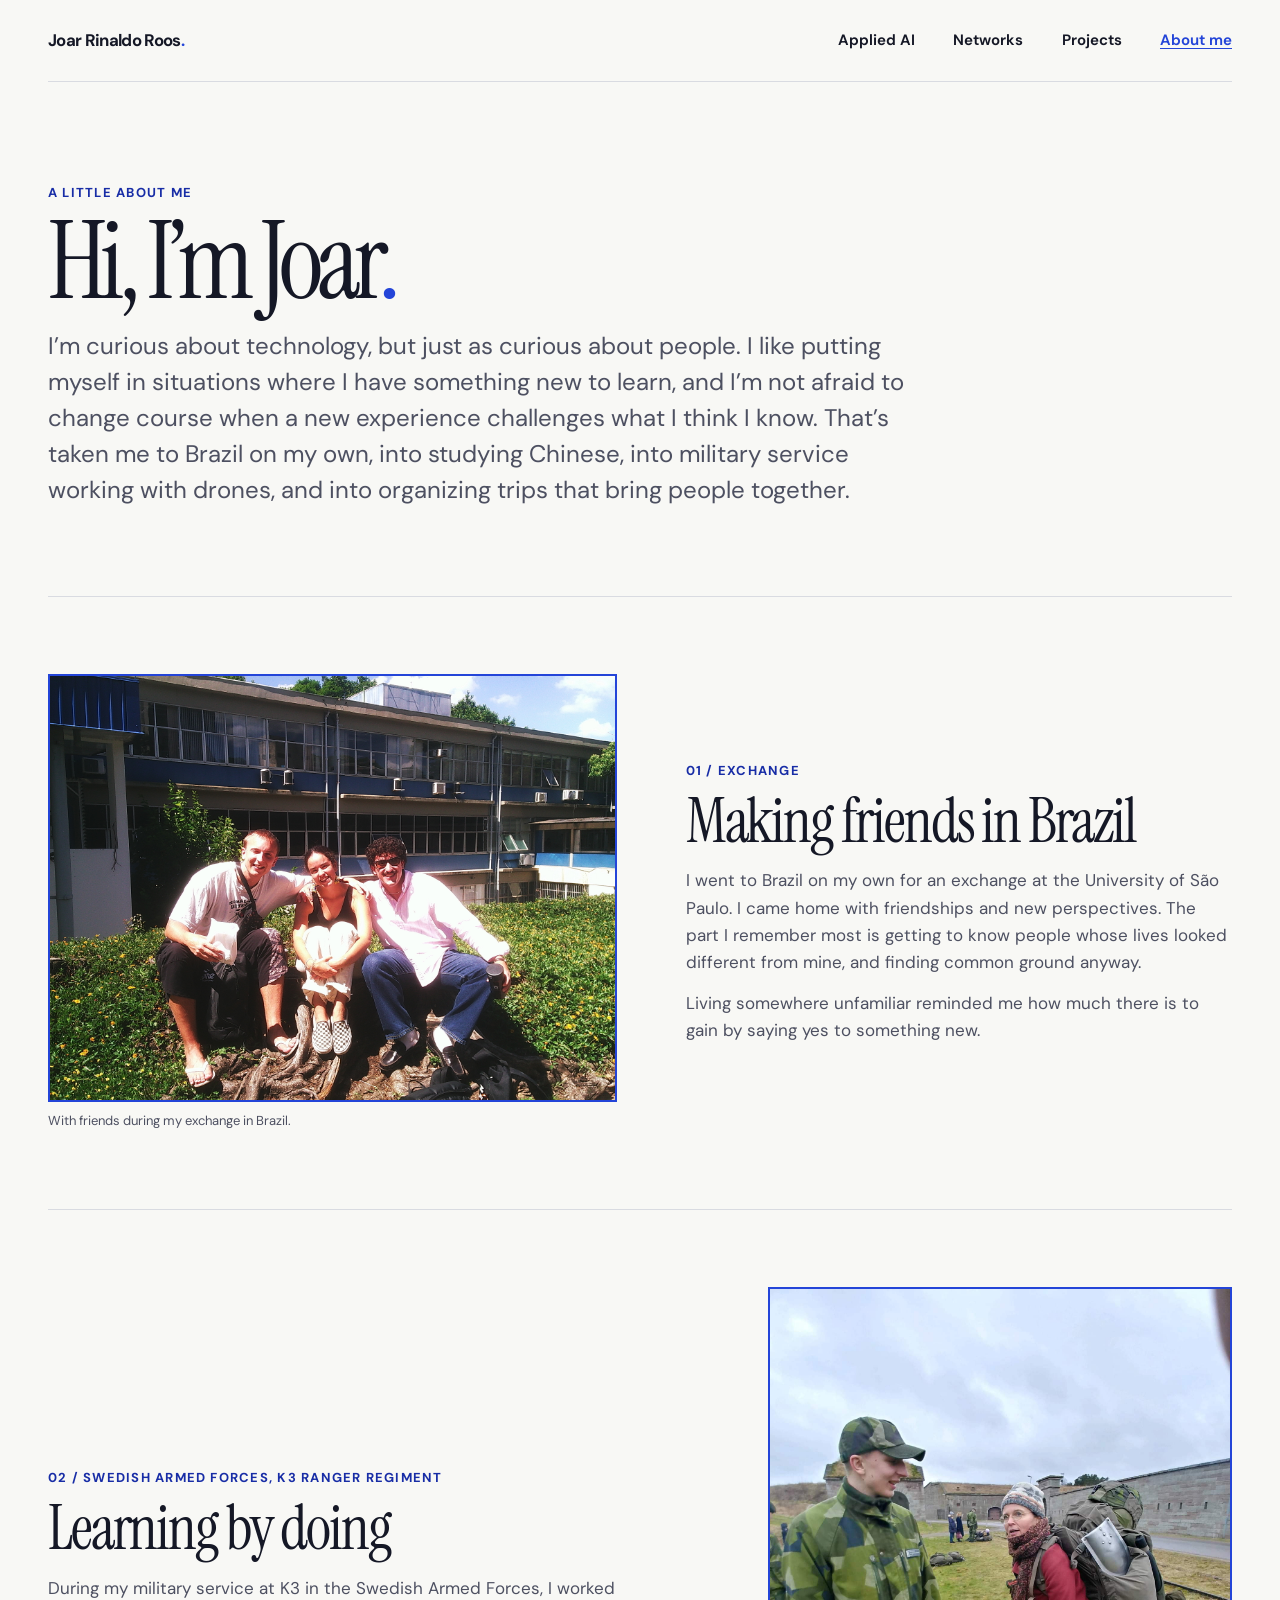
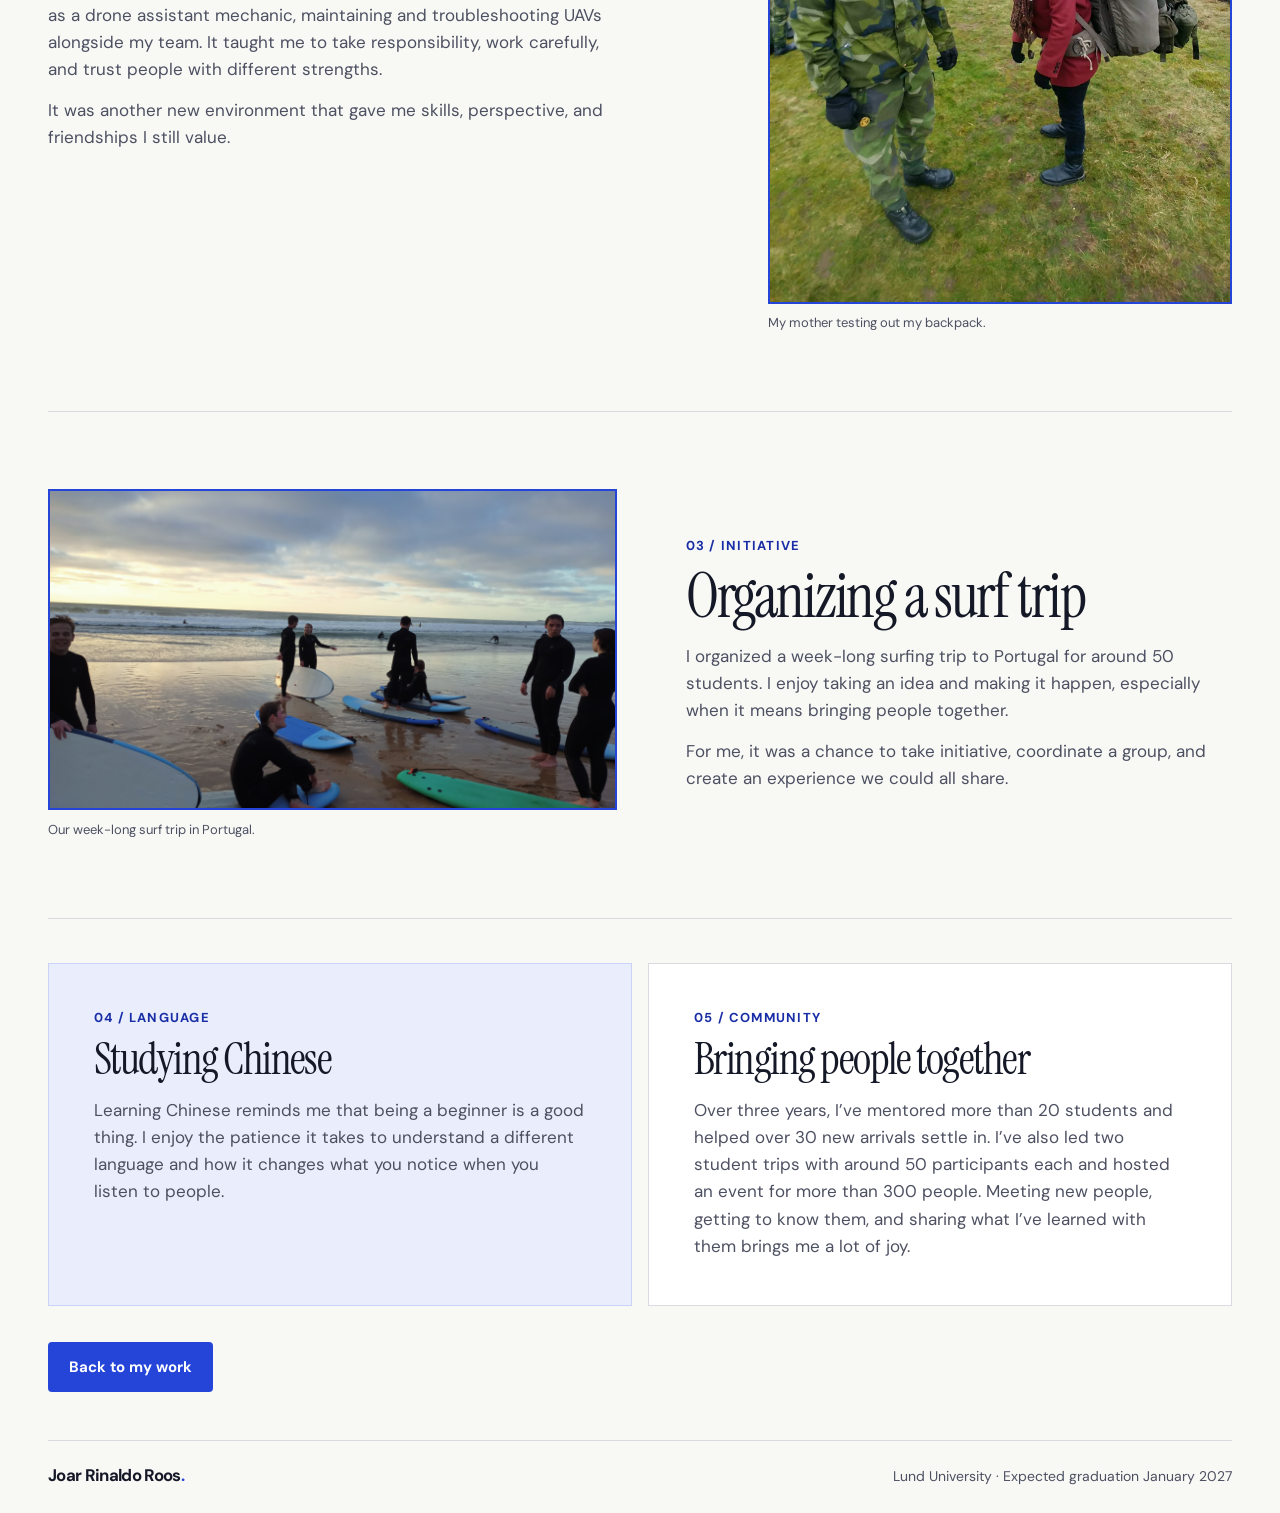
==== commit 20743ca2: "Refine community section to emphasize meeting and teaching people" ====
--- a/about/index.html
+++ b/about/index.html
@@ -78,7 +78,7 @@
       <article class="about-more-card" id="community" aria-labelledby="community-title">
         <p class="eyebrow">05 / Community</p>
         <h2 id="community-title">Bringing people together</h2>
-        <p>Over three years, I’ve mentored more than 20 students and helped over 30 new arrivals settle in. I’ve also led two student trips with around 50 participants each and hosted an event for more than 300 people. I enjoy bringing people together just as much as I enjoy building things with technology.</p>
+        <p>Over three years, I’ve mentored more than 20 students and helped over 30 new arrivals settle in. I’ve also led two student trips with around 50 participants each and hosted an event for more than 300 people. Meeting new people, getting to know them, and sharing what I’ve learned with them brings me a lot of joy.</p>
       </article>
     </section>
 
